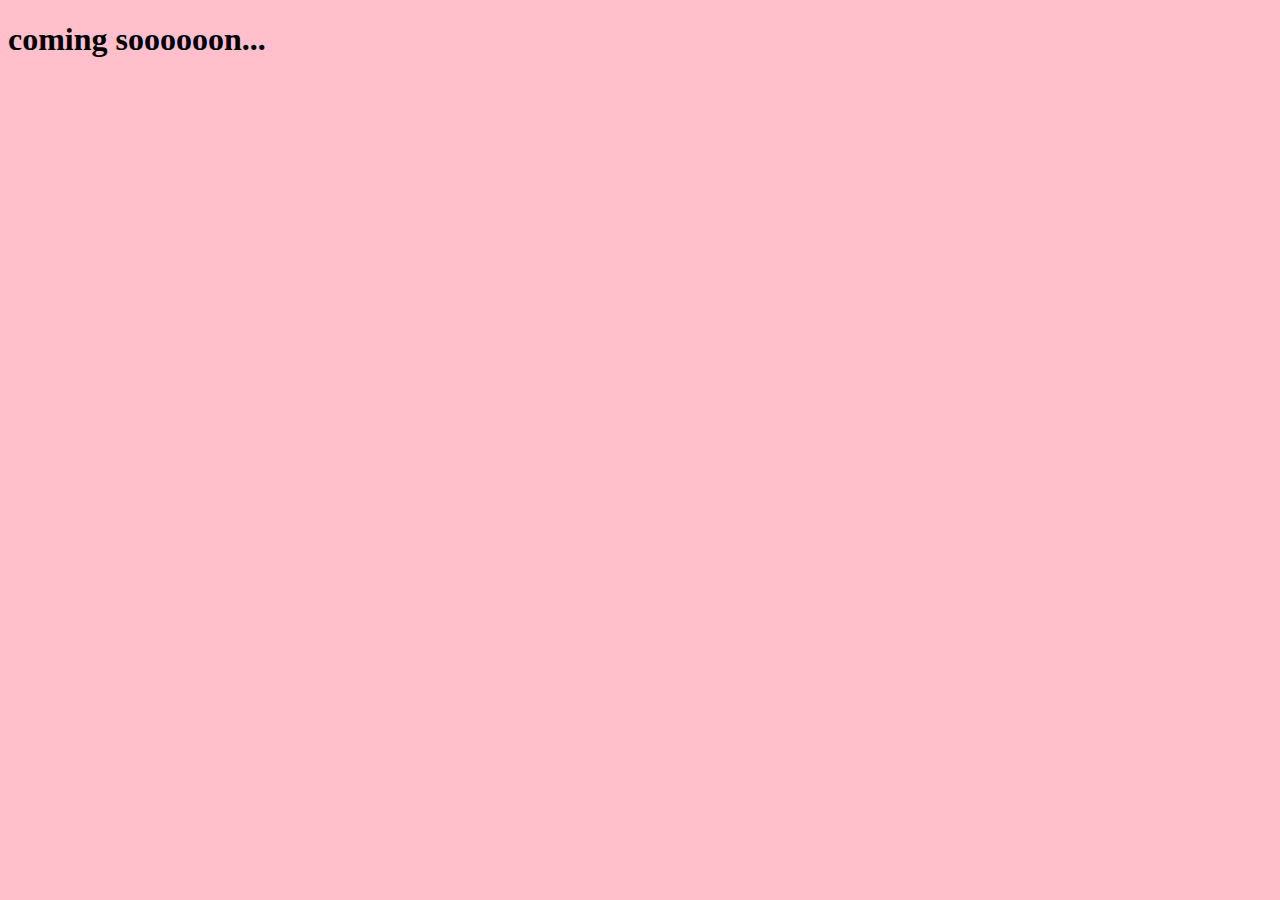
==== css-things.html @ 99579813 "sorted navbar font, colour and sizing. Created a page for my css images" ====
<!DOCTYPE html>
<html>
  <head>
    <meta charset="utf-8">
    <link rel="stylesheet" href="style.css">
    <title>CSS</title>
  </head>
  <body class="css-body">
<h1>coming soooooon...</h1>
  </body>
</html>
---- style.css ----
body {

}

.triangle1 {
  width: 100%;
  height: 100px;
  background: #ff005f;
  /* -webkit-clip-path: polygon(0 0, 0 15%, 100% 0); */
  clip-path: polygon(0 0, 0 100%, 100% 0);
}
/*.triangle2 {
  width: 100%;
  height: 100px;
  background: #ff005f;
  -webkit-clip-path: polygon(0 25%, 0 0, 100% 25%));
  clip-path: polygon(0 25%, 0 0, 100% 25%));
}*/

.bg-1 {
  /*background-color: #Fff000;*/
  background-color: #ff005f;
  color: #ff4780;
  width: 100%;
  height: 100vh;
}
.big {
  margin-top: 0px;
  font-size: 100px;
  padding-top: 60vh;
  padding-left: 20px;
  font-weight: bold;
  margin-bottom: -120px;
}

/*code for scrolling text*/
.text {
  /*font:normal 100px 'Raleway', sans-serif;*/
  font: normal 100px Montserrat, sans-serif;
  color: #fff;
  /*color: #272727;*/
}
.text p {
  height: 100px;
  float: left;
  margin-right: 0.25em;
  padding-left: 20px;
}

.text b {
  float: left;
  overflow: hidden;
  position: relative;
  height: 120px;

}
.text .inner-text {
  display: inline-block;
  color: #fff;
  /*color: #272727;*/
  /*color: #e74c3c;*/
  position: relative;
  white-space: nowrap;
  top: 0;
  left: 0;


  /*animation*/
  -webkit-animation:move 10s;
  -moz-animation:move 10s;
  -ms-animation:move 10s;
  -o-animation:move 10s;
  /*         animation:move 5s; */
  /*animation-iteration-count*/
  -webkit-animation-iteration-count:infinite;
  -moz-animation-iteration-count:infinite;
  -ms-animation-iteration-count:infinite;
  -o-animation-iteration-count:infinite;
  animation-iteration-count:infinite;
  /*animation-delay*/
  -webkit-animation-delay:1s;
  -moz-animation-delay:1s;
  -ms-animation-delay:1s;
  -o-animation-delay:1s;
  animation-delay:1s;
}

@keyframes move{
  0%  { top: 0px; }/*developer*/
  20% { top: 0px; }/*developer*/
  21% { top: -110px; }
  23% { top: -110px; }
  24% { top: -230px; }
  26% { top: -230px; }
  27% { top: -340px; }
  29% { top: -340px; }
  30% { top: -460px; }
  32% { top: -460px; }
  33% { top: -575px; } /*creative*/
  53% { top: -575px; }/*creative*/
  54% { top: -690px; }
  56% { top: -690px; }
  57% { top: -800px; }
  59% { top: -800px; }
  61% { top: -920px; }
  63% { top: -920px; }
  64% { top: -1030px; }
  66% { top: -1030px; }
  67% { top: -1150px; } /*dreamer*/
  87% { top: -1150px; } /*dreamer*/
  88% { top: -1260px; }
  90% { top: -1260px; }
  91% { top: -1380px; }
  93% { top: -1380px; }
  94% { top: -1490px; }
  96% { top: -1490px; }
  97% { top: -1610px; }
  99% { top: -1610px; }
  100%{ top: -1725px; }/*developer*/
}


@-webkit-keyframes move {
  0%  { top: 0px; }/*developer*/
  20% { top: 0px; }/*developer*/
  21% { top: -50px; }
  23% { top: -50px; }
  24% { top: -100px; }
  26% { top: -100px; }
  27% { top: -150px; }
  29% { top: -150px; }
  30% { top: -200px; }
  32% { top: -200px; }
  33% { top: -250px; } /*creative*/
  53% { top: -250px; }/*creative*/
  54% { top: -300px; }
  56% { top: -300px; }
  57% { top: -350px; }
  59% { top: -350px; }
  61% { top: -400px; }
  63% { top: -400px; }
  64% { top: -450px; }
  66% { top: -450px; }
  67% { top: -500px; } /*dreamer*/
  87% { top: -500px; } /*dreamer*/
  88% { top: -550px; }
  90% { top: -550px; }
  91% { top: -600px; }
  93% { top: -600px; }
  94% { top: -650px; }
  96% { top: -650px; }
  97% { top: -700px; }
  99% { top: -700px; }
  100%{ top: -750px; }/*developer*/
}

@-moz-keyframes move {
  0%  { top: 0px; }/*developer*/
  20% { top: 0px; }/*developer*/
  21% { top: -50px; }
  23% { top: -50px; }
  24% { top: -100px; }
  26% { top: -100px; }
  27% { top: -150px; }
  29% { top: -150px; }
  30% { top: -200px; }
  32% { top: -200px; }
  33% { top: -250px; } /*creative*/
  53% { top: -250px; }/*creative*/
  54% { top: -300px; }
  56% { top: -300px; }
  57% { top: -350px; }
  59% { top: -350px; }
  61% { top: -400px; }
  63% { top: -400px; }
  64% { top: -450px; }
  66% { top: -450px; }
  67% { top: -500px; } /*dreamer*/
  87% { top: -500px; } /*dreamer*/
  88% { top: -550px; }
  90% { top: -550px; }
  91% { top: -600px; }
  93% { top: -600px; }
  94% { top: -650px; }
  96% { top: -650px; }
  97% { top: -700px; }
  99% { top: -700px; }
  100%{ top: -750px; }/*developer*/

}

@-o-keyframes move {
  0%  { top: 0px; }/*developer*/
  20% { top: 0px; }/*developer*/
  21% { top: -50px; }
  23% { top: -50px; }
  24% { top: -100px; }
  26% { top: -100px; }
  27% { top: -150px; }
  29% { top: -150px; }
  30% { top: -200px; }
  32% { top: -200px; }
  33% { top: -250px; } /*creative*/
  53% { top: -250px; }/*creative*/
  54% { top: -300px; }
  56% { top: -300px; }
  57% { top: -350px; }
  59% { top: -350px; }
  61% { top: -400px; }
  63% { top: -400px; }
  64% { top: -450px; }
  66% { top: -450px; }
  67% { top: -500px; } /*dreamer*/
  87% { top: -500px; } /*dreamer*/
  88% { top: -550px; }
  90% { top: -550px; }
  91% { top: -600px; }
  93% { top: -600px; }
  94% { top: -650px; }
  96% { top: -650px; }
  97% { top: -700px; }
  99% { top: -700px; }
  100%{ top: -750px; }/*developer*/

}


.bg-2 {
  /*background-color: #3745b5;*/
  background-color: #fff;
  color: #333;
  font-weight: bold;
  height: 100vh;
  font-family: 'Raleway', sans-serif;
  /*border: dotted 15px yellow;*/
  position: relative;
}

.bg-3 {
  /*background-image: url("images/grid.png");
  background-size: 20px;
  background-repeat: repeat;*/
  background-color: #4cc0c2;
  color: #fafafa;
  height: 910px;
  position: relative;
}

div.container-fluid.bg-3 {
  /*padding: 0;*/
}

.bg-4 {
  background-color: #f54784;
  /*background-color: #ff736b;*/
  color: #ffffff;
  height: 85vh;
}

.tagline {
  margin: 50vh 0 0 0;
  font-size: 100px;
}

.intro {
  font-size: 100px;
  margin: 0;
}

.bg2text {
font-weight: bold;
font-size: 155px;
color: rgba(237, 252, 4, 0.48);
z-index: 1;
position: absolute;
right: 37px;
top: -97px;
}

.bout-me {
  text-align: left;
  font-size: 20px;
  margin-left: 60px;
  padding-left: 80px;
}

.me-stuff {
  margin-top: 85px;
  font-size: 40px;
  text-align: left;
  margin-left: 50px;
}

.pic {
  width: 50%;
  margin-left: 160px;
  border-radius: 50%;
  border: solid 10px white;
}

.bg4 {
  margin-top: 150px;
  font-size: 120px;
  font-family: 'Raleway', sans-serif;
    color: white;
  text-decoration: none;
}

.bg4text {
  font-size: 45px;
  font-family: 'Raleway', sans-serif;
  padding-top: 70px;
}

.link1, .link2, .link3{
  padding: 0 13px;
  text-decoration: none;
  color: white;
}

footer {
  height: 15vh;
  text-align: center;
  padding: 40px 0;
  background-color: #F1216A;
  color: white;
}

nav.navbar.navbar-default.navbar-fixed-top {
  background: none;
  border: none;
}

.navbar li a, .navbar .navbar-brand {
    color: #ff83af !important;
    /*font-weight: bolder;*/
    font-size: 25px;
    font-family: 'Raleway', sans-serif;
}

.navbar-nav li a:hover, .navbar-nav li.active a {
  /*color: #272727 !important;*/
  background-color: rgba(255, 255, 255, 0.75) !important;
  background-color: #ff005f !important;
  /*background-color: #ffffff !important;*/
  font-weight: bold;
}

a.navbar-brand:hover {
  background-color: #ff005f !important;
}

.movepic {
padding-left: 75px;
}

.polaroid {
  width: 500px;
  height: 500px;
  /*background:white;*/
  /*border-top:8px solid #f7f6f5;
  border-right:8px solid #f7f6f5;
  border-left:8px solid #f7f6f5;
  border-bottom:45px solid #f7f6f5;*/
  -webkit-animation-name: test;
  -webkit-animation-duration: 5s;
  animation-name: test;
  animation-duration: 5s;
  animation-iteration-count: infinite;
}

@-webkit-keyframes test {
  /*0%   {background-image: url("images/me.jpg");}
  33%  {background-image: url("images/me2.jpg");}
  66%  {background-image: url("images/me.jpg");}
  100% {background-image: url("images/me2.jpg");}*/

  0%   {background-image: url("images/me1.jpg");}
  14%  {background-image: url("images/me1.jpg");}
  15%  {background-image: url("images/me3.jpg");}
  28%  {background-image: url("images/me3.jpg");}
  29%  {background-image: url("images/me2.jpg");}
  42%  {background-image: url("images/me2.jpg");}
  43%  {background-image: url("images/me4.jpg");}
  56%  {background-image: url("images/me4.jpg");}
  57%  {background-image: url("images/me5.jpg");}
  70%  {background-image: url("images/me5.jpg");}
  71%  {background-image: url("images/me6.jpg");}
  85%  {background-image: url("images/me6.jpg");}
  86%  {background-image: url("images/me.jpg");}
  99%  {background-image: url("images/me.jpg");}
  100% {background-image: url("images/me1.jpg");}

}

@keyframes test {
  /*0%   {background-image: url("images/me.jpg");}
  33%  {background-image: url("images/me2.jpg");}
  66%  {background-image: url("images/me.jpg");}
  100% {background-image: url("images/me2.jpg");}*/
  0%   {background-image: url("images/me1.jpg");}
  14%  {background-image: url("images/me1.jpg");}
  15%  {background-image: url("images/me3.jpg");}
  28%  {background-image: url("images/me3.jpg");}
  29%  {background-image: url("images/me2.jpg");}
  42%  {background-image: url("images/me2.jpg");}
  43%  {background-image: url("images/me4.jpg");}
  56%  {background-image: url("images/me4.jpg");}
  57%  {background-image: url("images/me5.jpg");}
  70%  {background-image: url("images/me5.jpg");}
  71%  {background-image: url("images/me6.jpg");}
  85%  {background-image: url("images/me6.jpg");}
  86%  {background-image: url("images/me.jpg");}
  99%  {background-image: url("images/me.jpg");}
  100% {background-image: url("images/me1.jpg");}
}

/*project overlays*/
.overlay1 {
  position: absolute;
  top: 0;
  bottom: 0;
  left: 0;
  right: 0;
  height: 100%;
  width: 100%;
  opacity: 0;
  transition: .5s ease;
  background-color:rgba(76, 192, 194, 0.75);
  /*background-color:rgba(241, 139, 44, 0.75);*/
}

.pone:hover .overlay1 {
  opacity: 1;
}

.o-text {
  white-space: nowrap;
  color: white;
  font-size: 20px;
  position: absolute;
  overflow: hidden;
  top: 50%;
  left: 50%;
  transform: translate(-50%, -50%);
  -ms-transform: translate(-50%, -50%);
}

div.col-sm-6 {
  padding: 15px;
}

h3  {
  color: black;
}


h3.bg2text {
  margin: 0;
}

p.me-stuff {
  top: 100px;
}
.link1 {
  font-weight: bolder;
}

h3.portfolio {
  font-size: 155px;
  color: rgba(33, 142, 138, 0.21);
  line-height: 100%;
  margin: 0;
  text-align: left;
  z-index: 1;
  position: absolute;
  top: -102px;
}
 .link-a, .link-b, .link-c {
   font-weight: bold;
   color: white;
   padding: 0 10px;
 }

 .link-a:hover, .link-b:hover, .link-c:hover {
   font-weight: bold;
   color: white;
   text-decoration: line-through;

 }

 .link-d {
color: #fafafa
 }

 .link-d:hover {
color: #fafafa;
/*text-decoration:none;*/
 }



/*CSS page stuff*/


.css-body {
  background-color: pink
}
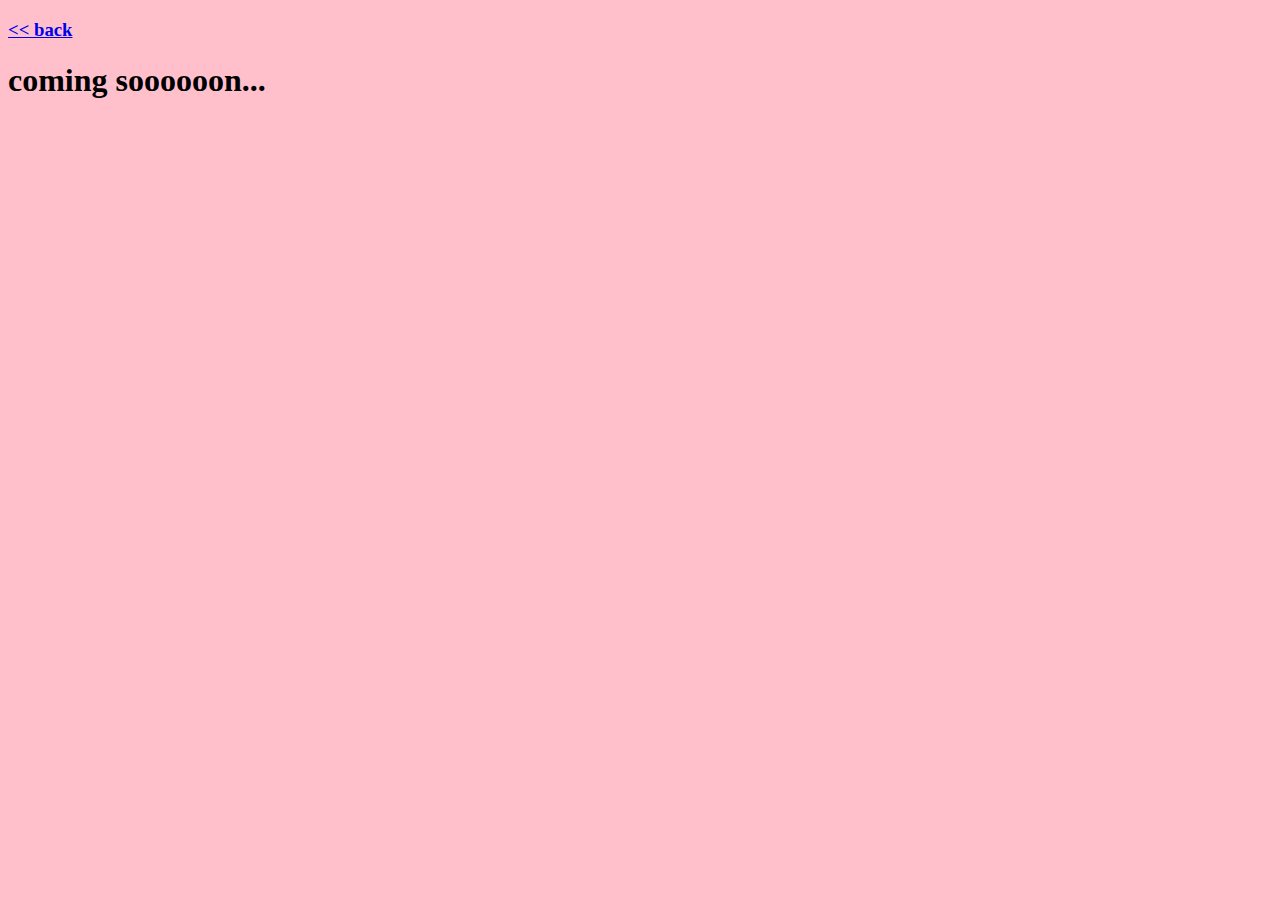
==== commit d0f42a5d: "sorting css page, made a link there back to main page" ====
--- a/css-things.html
+++ b/css-things.html
@@ -6,6 +6,7 @@
     <title>CSS</title>
   </head>
   <body class="css-body">
+    <h3><a href="index.html">&lt;&lt; back</a></h3>
 <h1>coming soooooon...</h1>
   </body>
 </html>
--- a/style.css
+++ b/style.css
@@ -6,19 +6,19 @@
   width: 100%;
   height: 100px;
   background: #ff005f;
-  /* -webkit-clip-path: polygon(0 0, 0 15%, 100% 0); */
+  -webkit-clip-path: polygon(0 0, 0 15%, 100% 0);
   clip-path: polygon(0 0, 0 100%, 100% 0);
 }
+
 /*.triangle2 {
-  width: 100%;
-  height: 100px;
-  background: #ff005f;
-  -webkit-clip-path: polygon(0 25%, 0 0, 100% 25%));
-  clip-path: polygon(0 25%, 0 0, 100% 25%));
+width: 100%;
+height: 100px;
+background: #ff005f;
+-webkit-clip-path: polygon(0 25%, 0 0, 100% 25%));
+clip-path: polygon(0 25%, 0 0, 100% 25%));
 }*/
 
 .bg-1 {
-  /*background-color: #Fff000;*/
   background-color: #ff005f;
   color: #ff4780;
   width: 100%;
@@ -38,8 +38,8 @@
   /*font:normal 100px 'Raleway', sans-serif;*/
   font: normal 100px Montserrat, sans-serif;
   color: #fff;
-  /*color: #272727;*/
-}
+}
+
 .text p {
   height: 100px;
   float: left;
@@ -57,8 +57,6 @@
 .text .inner-text {
   display: inline-block;
   color: #fff;
-  /*color: #272727;*/
-  /*color: #e74c3c;*/
   position: relative;
   white-space: nowrap;
   top: 0;
@@ -226,20 +224,15 @@
 
 
 .bg-2 {
-  /*background-color: #3745b5;*/
   background-color: #fff;
   color: #333;
   font-weight: bold;
   height: 100vh;
   font-family: 'Raleway', sans-serif;
-  /*border: dotted 15px yellow;*/
   position: relative;
 }
 
 .bg-3 {
-  /*background-image: url("images/grid.png");
-  background-size: 20px;
-  background-repeat: repeat;*/
   background-color: #4cc0c2;
   color: #fafafa;
   height: 910px;
@@ -247,12 +240,10 @@
 }
 
 div.container-fluid.bg-3 {
-  /*padding: 0;*/
 }
 
 .bg-4 {
   background-color: #f54784;
-  /*background-color: #ff736b;*/
   color: #ffffff;
   height: 85vh;
 }
@@ -268,13 +259,13 @@
 }
 
 .bg2text {
-font-weight: bold;
-font-size: 155px;
-color: rgba(237, 252, 4, 0.48);
-z-index: 1;
-position: absolute;
-right: 37px;
-top: -97px;
+  font-weight: bold;
+  font-size: 155px;
+  color: rgba(237, 252, 4, 0.48);
+  z-index: 1;
+  position: absolute;
+  right: 37px;
+  top: -97px;
 }
 
 .bout-me {
@@ -302,7 +293,7 @@
   margin-top: 150px;
   font-size: 120px;
   font-family: 'Raleway', sans-serif;
-    color: white;
+  color: white;
   text-decoration: none;
 }
 
@@ -332,17 +323,14 @@
 }
 
 .navbar li a, .navbar .navbar-brand {
-    color: #ff83af !important;
-    /*font-weight: bolder;*/
-    font-size: 25px;
-    font-family: 'Raleway', sans-serif;
+  color: #ff83af !important;
+  font-size: 25px;
+  font-family: 'Raleway', sans-serif;
 }
 
 .navbar-nav li a:hover, .navbar-nav li.active a {
-  /*color: #272727 !important;*/
   background-color: rgba(255, 255, 255, 0.75) !important;
   background-color: #ff005f !important;
-  /*background-color: #ffffff !important;*/
   font-weight: bold;
 }
 
@@ -351,17 +339,13 @@
 }
 
 .movepic {
-padding-left: 75px;
+  padding-left: 75px;
 }
 
 .polaroid {
+  border-radius: 50%;
   width: 500px;
   height: 500px;
-  /*background:white;*/
-  /*border-top:8px solid #f7f6f5;
-  border-right:8px solid #f7f6f5;
-  border-left:8px solid #f7f6f5;
-  border-bottom:45px solid #f7f6f5;*/
   -webkit-animation-name: test;
   -webkit-animation-duration: 5s;
   animation-name: test;
@@ -370,11 +354,6 @@
 }
 
 @-webkit-keyframes test {
-  /*0%   {background-image: url("images/me.jpg");}
-  33%  {background-image: url("images/me2.jpg");}
-  66%  {background-image: url("images/me.jpg");}
-  100% {background-image: url("images/me2.jpg");}*/
-
   0%   {background-image: url("images/me1.jpg");}
   14%  {background-image: url("images/me1.jpg");}
   15%  {background-image: url("images/me3.jpg");}
@@ -394,10 +373,6 @@
 }
 
 @keyframes test {
-  /*0%   {background-image: url("images/me.jpg");}
-  33%  {background-image: url("images/me2.jpg");}
-  66%  {background-image: url("images/me.jpg");}
-  100% {background-image: url("images/me2.jpg");}*/
   0%   {background-image: url("images/me1.jpg");}
   14%  {background-image: url("images/me1.jpg");}
   15%  {background-image: url("images/me3.jpg");}
@@ -427,7 +402,6 @@
   opacity: 0;
   transition: .5s ease;
   background-color:rgba(76, 192, 194, 0.75);
-  /*background-color:rgba(241, 139, 44, 0.75);*/
 }
 
 .pone:hover .overlay1 {
@@ -476,27 +450,26 @@
   position: absolute;
   top: -102px;
 }
- .link-a, .link-b, .link-c {
-   font-weight: bold;
-   color: white;
-   padding: 0 10px;
- }
-
- .link-a:hover, .link-b:hover, .link-c:hover {
-   font-weight: bold;
-   color: white;
-   text-decoration: line-through;
-
- }
-
- .link-d {
-color: #fafafa
- }
-
- .link-d:hover {
-color: #fafafa;
-/*text-decoration:none;*/
- }
+.link-a, .link-b, .link-c {
+  font-weight: bold;
+  color: white;
+  padding: 0 10px;
+}
+
+.link-a:hover, .link-b:hover, .link-c:hover {
+  font-weight: bold;
+  color: white;
+  text-decoration: line-through;
+
+}
+
+.link-d {
+  color: #fafafa
+}
+
+.link-d:hover {
+  color: #fafafa;
+}
 
 
 
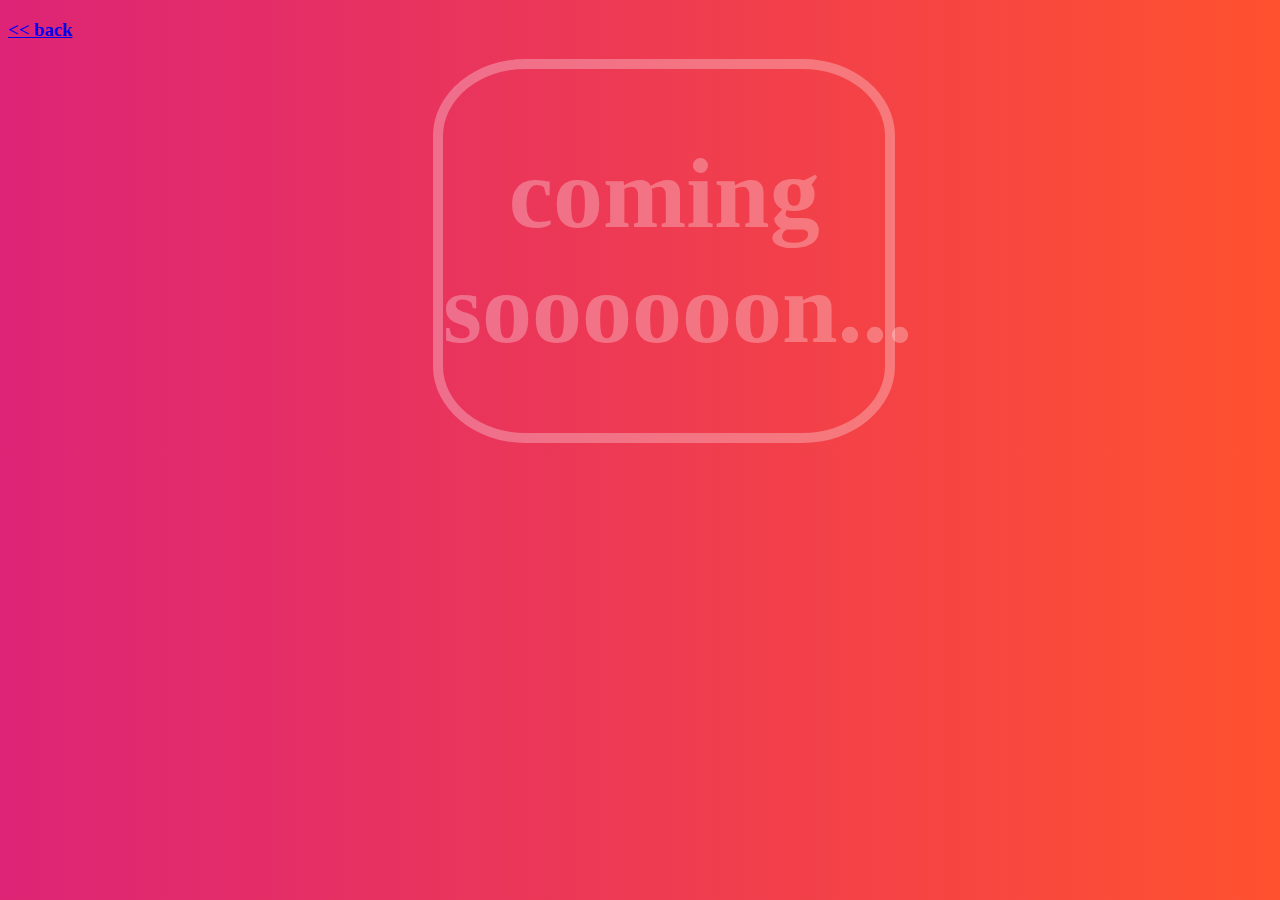
==== commit d5cbd0fd: "sorting css page" ====
--- a/css-things.html
+++ b/css-things.html
@@ -7,6 +7,9 @@
   </head>
   <body class="css-body">
     <h3><a href="index.html">&lt;&lt; back</a></h3>
-<h1>coming soooooon...</h1>
+<div class="soon">
+  <h1>coming soooooon...</h1>
+</div>
+
   </body>
 </html>
--- a/style.css
+++ b/style.css
@@ -477,5 +477,24 @@
 
 
 .css-body {
-  background-color: pink
-}
+  /*background-color: pink*/
+
+
+background: #DD2476; /* For browsers that do not support gradients */
+  background: -webkit-linear-gradient(-90deg, #FF512F, #DD2476); /* For Safari 5.1 to 6.0 */
+  background: -o-linear-gradient(-90deg, #FF512F, #DD2476); /* For Opera 11.1 to 12.0 */
+  background: -moz-linear-gradient(-90deg, #FF512F, #DD2476); /* For Firefox 3.6 to 15 */
+  background: linear-gradient(-90deg, #FF512F, #DD2476); /* Standard syntax */
+}
+
+.soon {
+  margin-left: 425px;
+  text-align: center;
+  color: rgba(255, 255, 255, 0.29);
+  border-radius: 20%;
+  border: solid rgba(255, 255, 255, 0.29) 10px;
+  width: 35%;
+  height: 30%;
+  top: 100px;
+  font-size: 50px;
+}
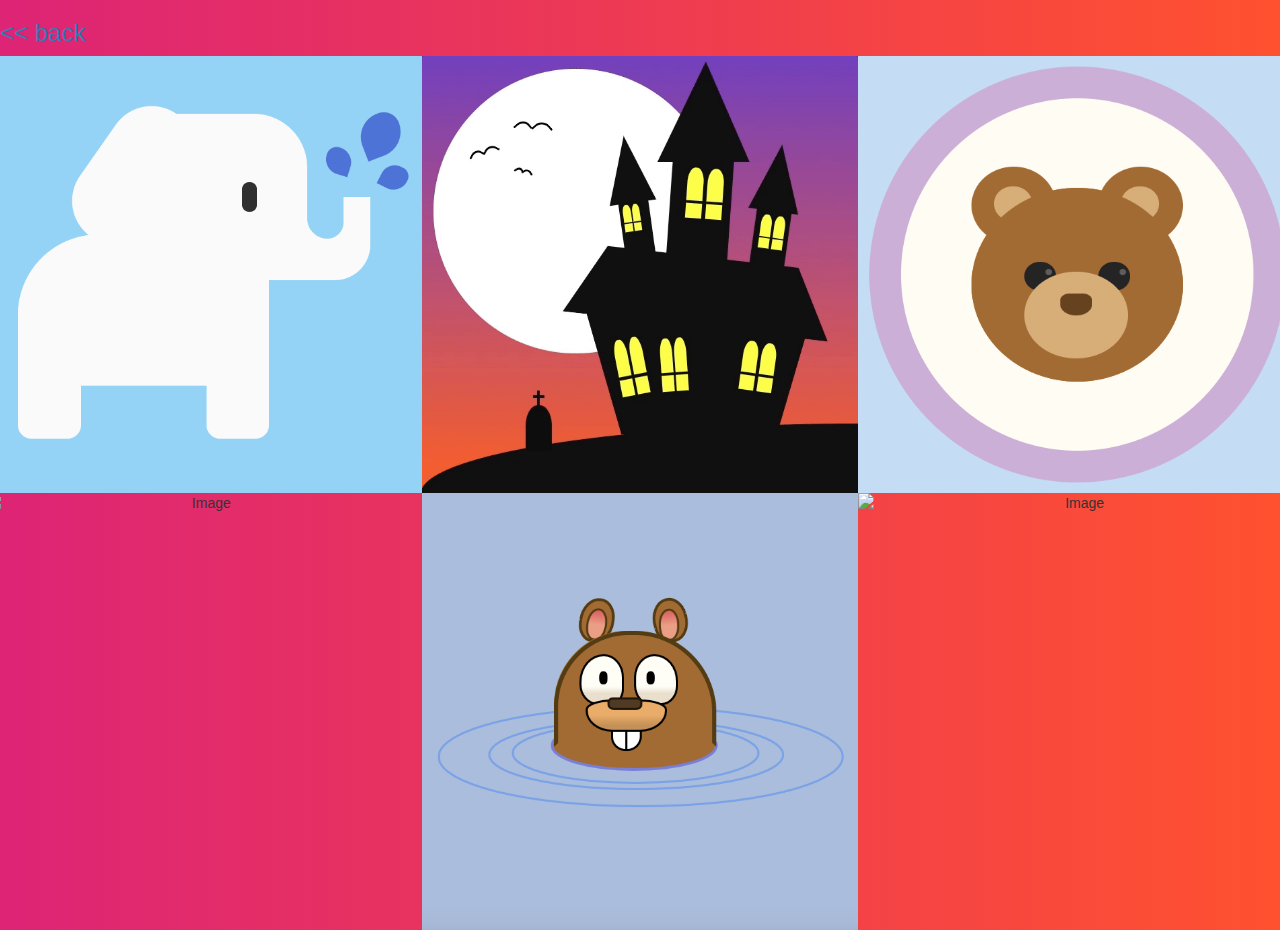
==== commit 7214f03f: "added css pics" ====
--- a/css-things.html
+++ b/css-things.html
@@ -1,15 +1,122 @@
 <!DOCTYPE html>
 <html>
-  <head>
-    <meta charset="utf-8">
-    <link rel="stylesheet" href="style.css">
-    <title>CSS</title>
-  </head>
-  <body class="css-body">
-    <h3><a href="index.html">&lt;&lt; back</a></h3>
-<div class="soon">
-  <h1>coming soooooon...</h1>
-</div>
+<head>
+  <meta charset="utf-8">
+  <link rel="stylesheet" href="pics.css">
+  <link rel="stylesheet" href="https://maxcdn.bootstrapcdn.com/bootstrap/3.3.7/css/bootstrap.min.css">
+  <script src="https://ajax.googleapis.com/ajax/libs/jquery/1.12.4/jquery.min.js"></script>
+  <script src="https://maxcdn.bootstrapcdn.com/bootstrap/3.3.7/js/bootstrap.min.js"></script>
+  <link href="https://fonts.googleapis.com/css?family=Raleway" rel="stylesheet">
+  <title>CSS</title>
+</head>
+<body class="css-body">
+  <h3><a href="index.html">&lt;&lt; back</a></h3>
+  <!-- <div class="soon"> -->
+  <!-- <h1>coming soooooon...</h1> -->
 
-  </body>
+
+
+  <div class="container-fluid">
+    <div class="container-fluid text-center">
+
+      <div class="row">
+
+        <div class="col-sm-4">
+          <img src="images/elephant.png" class="img-responsive" style="width:100%" alt="Image">
+        </div>
+
+        <div class="col-sm-4">
+          <img src="images/house.gif" class="img-responsive" style="width:100%" alt="Image">
+        </div>
+
+        <div class="col-sm-4">
+          <img src="images/bear.png" class="img-responsive" style="width:100%" alt="Image">
+        </div>
+
+      </div>
+
+<!-- row2 -->
+
+      <div class="row">
+
+        <div class="col-sm-4">
+          <img src="images/" class="img-responsive" style="width:100%" alt="Image">
+        </div>
+
+        <div class="col-sm-4">
+          <img src="images/beaver.png" class="img-responsive" style="width:100%" alt="Image">
+        </div>
+
+        <div class="col-sm-4">
+          <img src="images/" class="img-responsive" style="width:100%" alt="Image">
+        </div>
+
+      </div>
+
+
+<!-- row 3 -->
+
+<!-- <div class="row">
+
+  <div class="col-sm-4">
+    <img src="images/" class="img-responsive" style="width:100%" alt="Image">
+  </div>
+
+  <div class="col-sm-4">
+    <img src="images/" class="img-responsive" style="width:100%" alt="Image">
+  </div>
+
+  <div class="col-sm-4">
+    <img src="images/" class="img-responsive" style="width:100%" alt="Image">
+  </div>
+
+</div> -->
+
+
+<!-- row4 -->
+
+<!-- <div class="row">
+
+  <div class="col-sm-4">
+    <img src="images/" class="img-responsive" style="width:100%" alt="Image">
+  </div>
+
+  <div class="col-sm-4">
+    <img src="images/" class="img-responsive" style="width:100%" alt="Image">
+  </div>
+
+  <div class="col-sm-4">
+    <img src="images/" class="img-responsive" style="width:100%" alt="Image">
+  </div>
+
+</div> -->
+
+
+
+<!-- row5 -->
+
+<!-- <div class="row">
+
+  <div class="col-sm-4">
+    <img src="images/" class="img-responsive" style="width:100%" alt="Image">
+  </div>
+
+  <div class="col-sm-4">
+    <img src="images/" class="img-responsive" style="width:100%" alt="Image">
+  </div>
+
+  <div class="col-sm-4">
+    <img src="images/" class="img-responsive" style="width:100%" alt="Image">
+  </div>
+
+</div> -->
+
+
+<!-- row 3 -->
+
+    </div>
+  </div>
+
+
+</body>
 </html>
--- a/pics.css
+++ b/pics.css
@@ -0,0 +1,32 @@
+.css-body {
+  /*background-color: pink*/
+
+
+  background: #DD2476; /* For browsers that do not support gradients */
+  background: -webkit-linear-gradient(-90deg, #FF512F, #DD2476); /* For Safari 5.1 to 6.0 */
+  background: -o-linear-gradient(-90deg, #FF512F, #DD2476); /* For Opera 11.1 to 12.0 */
+  background: -moz-linear-gradient(-90deg, #FF512F, #DD2476); /* For Firefox 3.6 to 15 */
+  background: linear-gradient(-90deg, #FF512F, #DD2476); /* Standard syntax */
+}
+
+/*.soon {
+margin-left: 425px;
+text-align: center;
+color: rgba(255, 255, 255, 0.29);
+border-radius: 20%;
+border: solid rgba(255, 255, 255, 0.29) 10px;
+width: 35%;
+height: 30%;
+top: 100px;
+font-size: 50px;
+}*/
+
+div.col-sm-4 {
+  padding: 0;
+}
+div.container-fluid {
+  padding: 0;
+}
+
+
+/**/
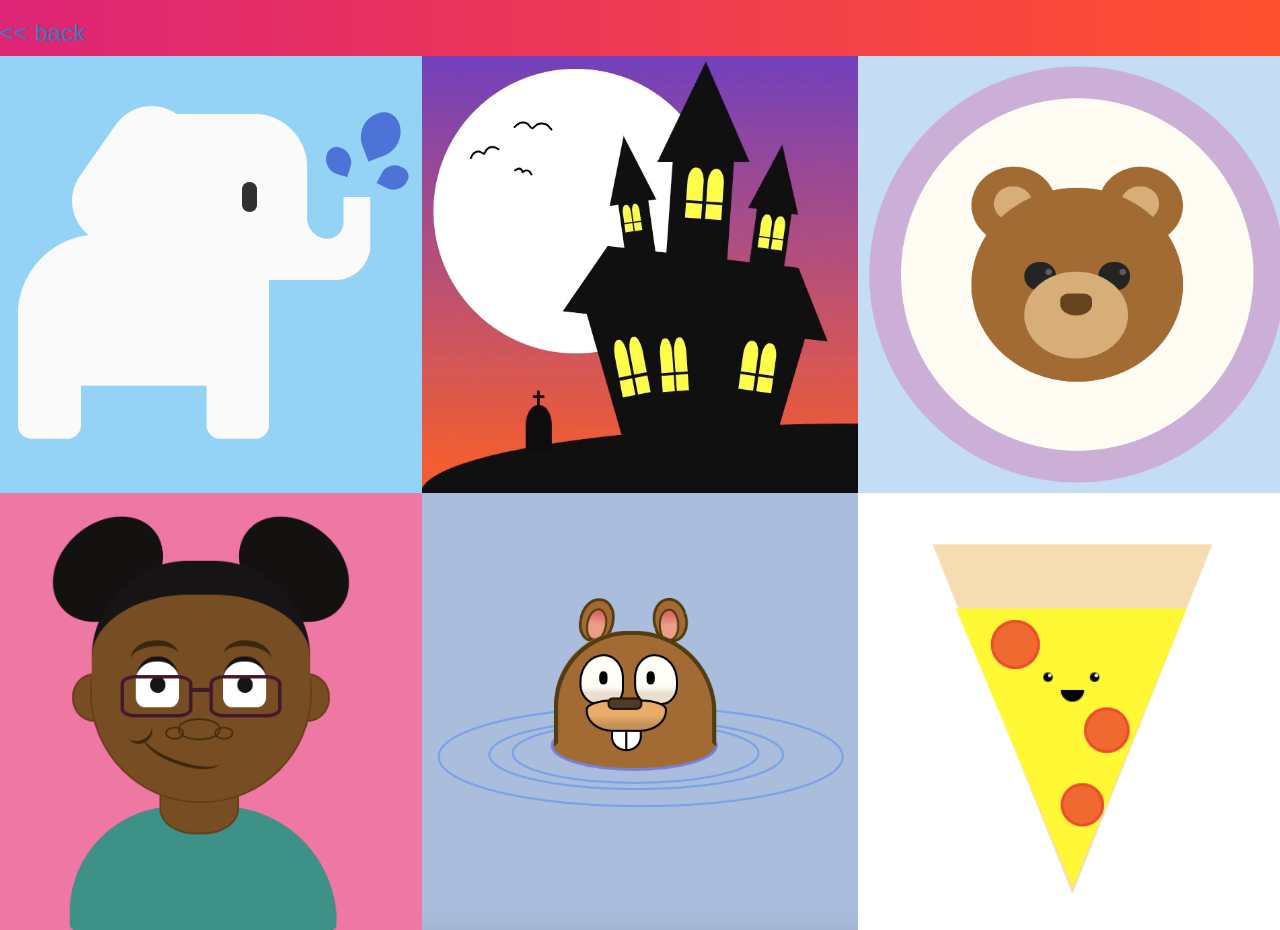
==== commit 083ce4c5: "added 2 more css images" ====
--- a/css-things.html
+++ b/css-things.html
@@ -40,7 +40,7 @@
       <div class="row">
 
         <div class="col-sm-4">
-          <img src="images/" class="img-responsive" style="width:100%" alt="Image">
+          <img src="images/girl.png" class="img-responsive" style="width:100%" alt="Image">
         </div>
 
         <div class="col-sm-4">
@@ -48,7 +48,7 @@
         </div>
 
         <div class="col-sm-4">
-          <img src="images/" class="img-responsive" style="width:100%" alt="Image">
+          <img src="images/pizza.png" class="img-responsive" style="width:100%" alt="Image">
         </div>
 
       </div>
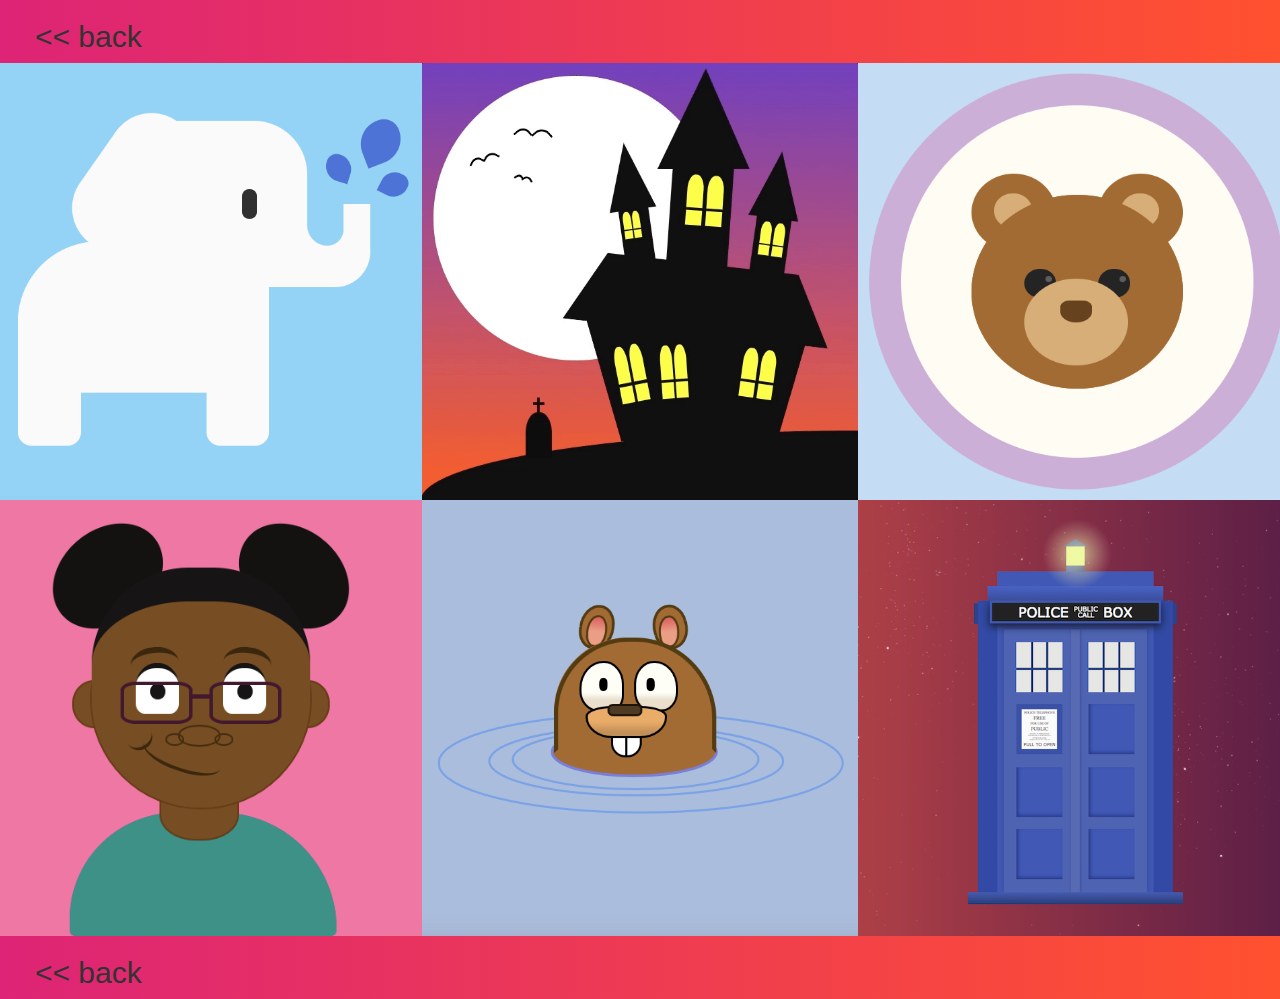
==== commit c0835d89: "adding to css page, sorting link stylings" ====
--- a/css-things.html
+++ b/css-things.html
@@ -10,7 +10,7 @@
   <title>CSS</title>
 </head>
 <body class="css-body">
-  <h3><a href="index.html">&lt;&lt; back</a></h3>
+  <h3><a href="index.html" class="back">&lt;&lt; back</a></h3>
   <!-- <div class="soon"> -->
   <!-- <h1>coming soooooon...</h1> -->
 
@@ -48,7 +48,7 @@
         </div>
 
         <div class="col-sm-4">
-          <img src="images/pizza.png" class="img-responsive" style="width:100%" alt="Image">
+          <img src="images/tardis.png" class="img-responsive" style="width:100%" alt="Image">
         </div>
 
       </div>
@@ -118,5 +118,8 @@
   </div>
 
 
+  <h3><a href="index.html" class="back">&lt;&lt; back</a></h3>
+
+
 </body>
 </html>
--- a/pics.css
+++ b/pics.css
@@ -30,3 +30,9 @@
 
 
 /**/
+
+.back {
+  color: inherit;
+  padding-left: 35px;
+  font-size: 30px;
+}
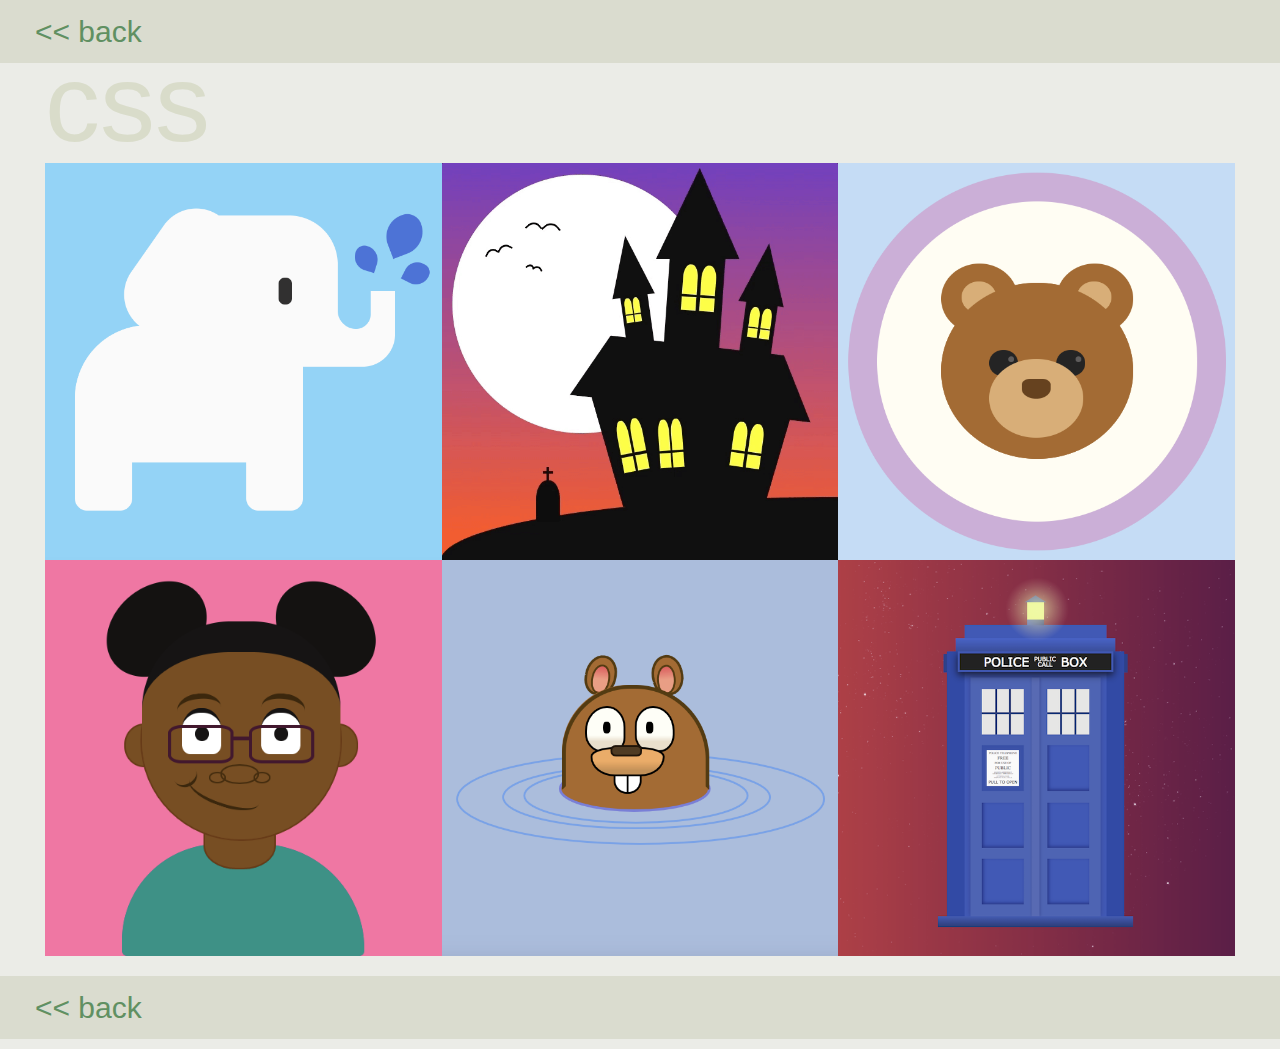
==== commit e97178ca: "styling pages" ====
--- a/css-things.html
+++ b/css-things.html
@@ -10,13 +10,14 @@
   <title>CSS</title>
 </head>
 <body class="css-body">
-  <h3><a href="index.html" class="back">&lt;&lt; back</a></h3>
+  <h3 style="margin-top: 0px"><a href="index.html" class="back">&lt;&lt; back</a></h3>
   <!-- <div class="soon"> -->
   <!-- <h1>coming soooooon...</h1> -->
 
 
 
   <div class="container-fluid">
+    <h1 class="title">css</h1>
     <div class="container-fluid text-center">
 
       <div class="row">
--- a/pics.css
+++ b/pics.css
@@ -1,12 +1,12 @@
 .css-body {
-  /*background-color: pink*/
+  background-color: #ebece7;
 
 
-  background: #DD2476; /* For browsers that do not support gradients */
-  background: -webkit-linear-gradient(-90deg, #FF512F, #DD2476); /* For Safari 5.1 to 6.0 */
-  background: -o-linear-gradient(-90deg, #FF512F, #DD2476); /* For Opera 11.1 to 12.0 */
-  background: -moz-linear-gradient(-90deg, #FF512F, #DD2476); /* For Firefox 3.6 to 15 */
-  background: linear-gradient(-90deg, #FF512F, #DD2476); /* Standard syntax */
+  /*background: #DD2476;
+  background: -webkit-linear-gradient(-90deg, #FF512F, #DD2476);
+  background: -o-linear-gradient(-90deg, #FF512F, #DD2476);
+  background: -moz-linear-gradient(-90deg, #FF512F, #DD2476);
+  background: linear-gradient(-90deg, #FF512F, #DD2476);*/
 }
 
 /*.soon {
@@ -25,14 +25,31 @@
   padding: 0;
 }
 div.container-fluid {
-  padding: 0;
+  padding: 0 30px;
 }
 
 
 /**/
 
 .back {
-  color: inherit;
+  color: #609062;
   padding-left: 35px;
   font-size: 30px;
+  margin: 0 0 15px;
 }
+
+.title {
+  font-size: 110px;
+  color: #d9dcca;
+  padding-left: 80px;
+  margin: 0;
+  padding-left: 15px;
+  padding-bottom: 30px;
+  line-height: 60px;
+}
+
+h3  {
+  background-color: #dadccf;
+  margin-top: 0;
+  padding: 15px 0;
+}
